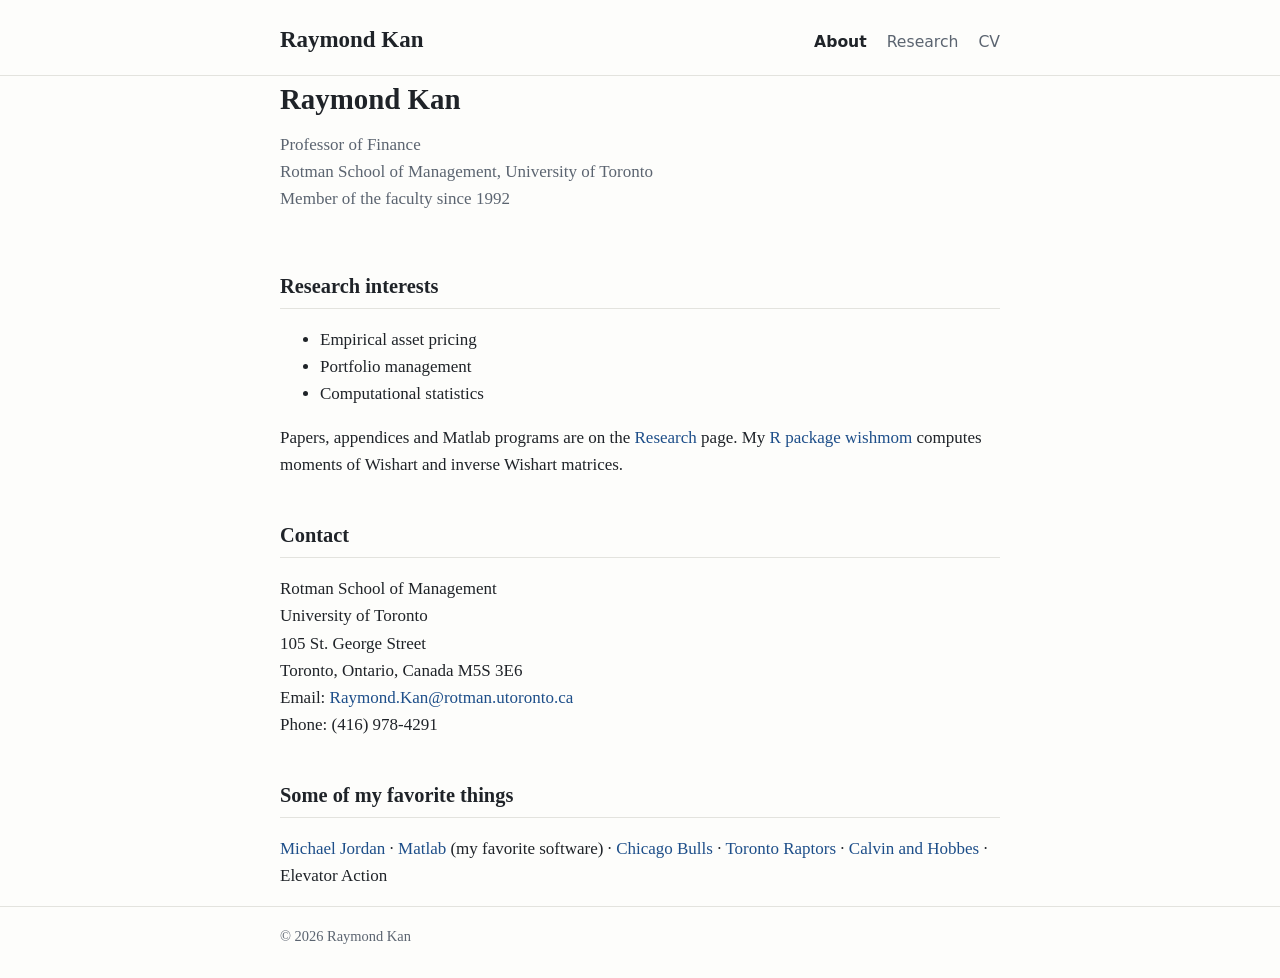
==== index.html @ 2b1a5c1d "Rebuild site from archived Rotman homepage" ====
<!DOCTYPE html>
<html lang="en">
<head>
<meta charset="utf-8">
<meta name="viewport" content="width=device-width, initial-scale=1">
<title>Raymond Kan</title>
<meta name="description" content="Raymond Kan, Professor of Finance, Rotman School of Management, University of Toronto">
<link rel="stylesheet" href="style.css">
</head>
<body>
<header><div class="wrap bar">
  <a class="name" href="index.html">Raymond Kan</a>
  <nav><a class="active" href="index.html">About</a><a href="research.html">Research</a><a href="cv.html">CV</a></nav>
</div></header>
<main class="wrap">
  <div class="intro">
    <img src="images/photo.jpg" alt="Photo of Raymond Kan" onerror="this.style.display='none'">
    <div>
      <h1>Raymond Kan</h1>
      <p class="meta">
        Professor of Finance<br>
        Rotman School of Management, University of Toronto<br>
        Member of the faculty since 1992
      </p>
    </div>
  </div>

  <h2>Research interests</h2>
  <ul>
    <li>Empirical asset pricing</li>
    <li>Portfolio management</li>
    <li>Computational statistics</li>
  </ul>
  <p>Papers, appendices and Matlab programs are on the <a href="research.html">Research</a> page.
  My <a href="https://cran.r-project.org/web/packages/wishmom/index.html">R package wishmom</a> computes
  moments of Wishart and inverse Wishart matrices.</p>

  <h2>Contact</h2>
  <p>
    Rotman School of Management<br>
    University of Toronto<br>
    105 St. George Street<br>
    Toronto, Ontario, Canada M5S 3E6<br>
    Email: <a href="mailto:Raymond.Kan@rotman.utoronto.ca">Raymond.Kan@rotman.utoronto.ca</a><br>
    Phone: (416) 978-4291
  </p>

  <h2>Some of my favorite things</h2>
  <p><a href="https://en.wikipedia.org/wiki/Michael_Jordan">Michael Jordan</a> &middot;
  <a href="https://www.mathworks.com/">Matlab</a> (my favorite software) &middot;
  <a href="https://www.nba.com/bulls/">Chicago Bulls</a> &middot;
  <a href="https://www.nba.com/raptors/">Toronto Raptors</a> &middot;
  <a href="https://www.gocomics.com/calvinandhobbes/">Calvin and Hobbes</a> &middot;
  Elevator Action</p>
</main>
<footer><div class="wrap">&copy; <span id="y"></span> Raymond Kan</div></footer>
<script>document.getElementById("y").textContent=new Date().getFullYear()</script>
</body>
</html>
---- style.css ----
:root{--bg:#fdfdfb;--fg:#1f2328;--muted:#5b6470;--line:#e3e3de;--accent:#1d4e89;--card:#fff}
@media (prefers-color-scheme:dark){:root{--bg:#15171a;--fg:#e6e6e3;--muted:#9aa3ad;--line:#2c3036;--accent:#8cb4e8;--card:#1b1e22}}
*{box-sizing:border-box}
html{font-size:17px}
body{margin:0;background:var(--bg);color:var(--fg);font-family:Georgia,"Times New Roman",serif;line-height:1.6}
a{color:var(--accent);text-decoration:none}a:hover{text-decoration:underline}
header{border-bottom:1px solid var(--line)}
.wrap{max-width:760px;margin:0 auto;padding:0 20px}
.bar{display:flex;flex-wrap:wrap;align-items:baseline;justify-content:space-between;gap:8px 24px;padding:22px 20px 16px}
.name{font-size:1.35rem;font-weight:bold;color:var(--fg)}
nav a{margin-left:20px;font-family:system-ui,-apple-system,"Segoe UI",sans-serif;font-size:.92rem;color:var(--muted)}
nav a:first-child{margin-left:0}
nav a.active{color:var(--fg);font-weight:600}
main{padding:36px 0 48px}
h1{font-size:1.7rem;margin:0 0 .3em}
h2{font-size:1.2rem;margin:2em 0 .6em;padding-bottom:.25em;border-bottom:1px solid var(--line)}
.intro{display:flex;gap:28px;align-items:flex-start}
.intro img{width:150px;height:180px;object-fit:cover;border-radius:4px;border:1px solid var(--line);background:var(--card)}
.meta{color:var(--muted);margin:0 0 1em}
.paper{margin:0 0 1.4em}
.paper .title{font-weight:bold}
.paper .info{color:var(--muted);font-size:.93rem}
.paper .links a{font-family:system-ui,sans-serif;font-size:.82rem;margin-right:12px}
details{display:inline}
details summary{cursor:pointer;display:inline;font-family:system-ui,sans-serif;font-size:.82rem;color:var(--accent)}
details p{font-size:.93rem;margin:.5em 0 0}
footer{border-top:1px solid var(--line);color:var(--muted);font-size:.85rem;padding:18px 0 30px}
@media (max-width:560px){.intro{flex-direction:column}nav a{margin-left:14px}}
table.cv{border-collapse:collapse;width:100%}
table.cv td{vertical-align:top;padding:3px 0}
table.cv td:first-child{white-space:nowrap;color:var(--muted);padding-right:22px;width:1%}
.paper .links a{margin-right:14px}
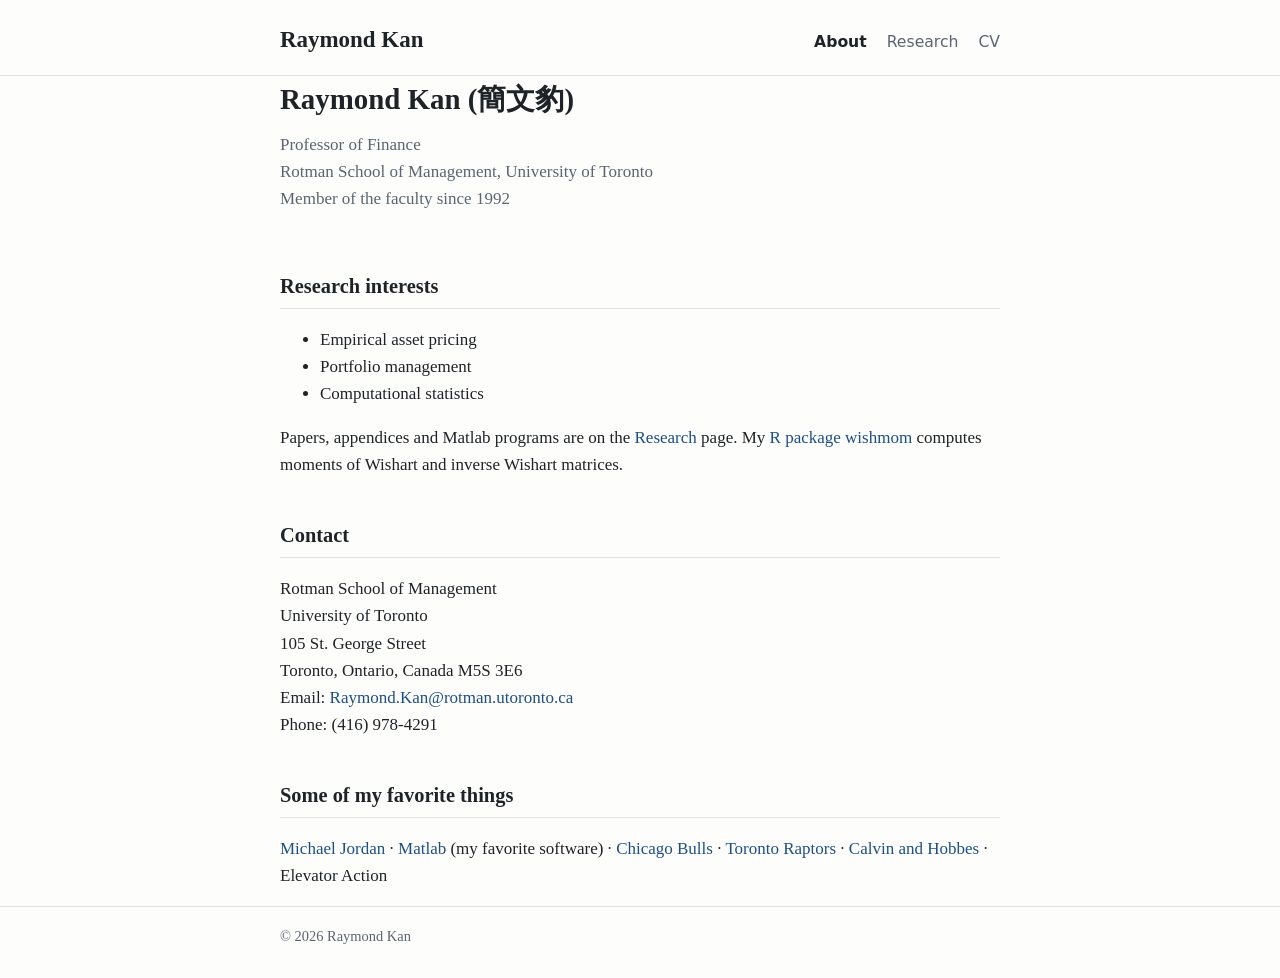
==== commit f7b39ae7: "Add Chinese name to About heading; update README address" ====
--- a/index.html
+++ b/index.html
@@ -16,7 +16,7 @@
   <div class="intro">
     <img src="images/photo.jpg" alt="Photo of Raymond Kan" onerror="this.style.display='none'">
     <div>
-      <h1>Raymond Kan</h1>
+      <h1>Raymond Kan <span lang="zh-Hant">(簡文豹)</span></h1>
       <p class="meta">
         Professor of Finance<br>
         Rotman School of Management, University of Toronto<br>
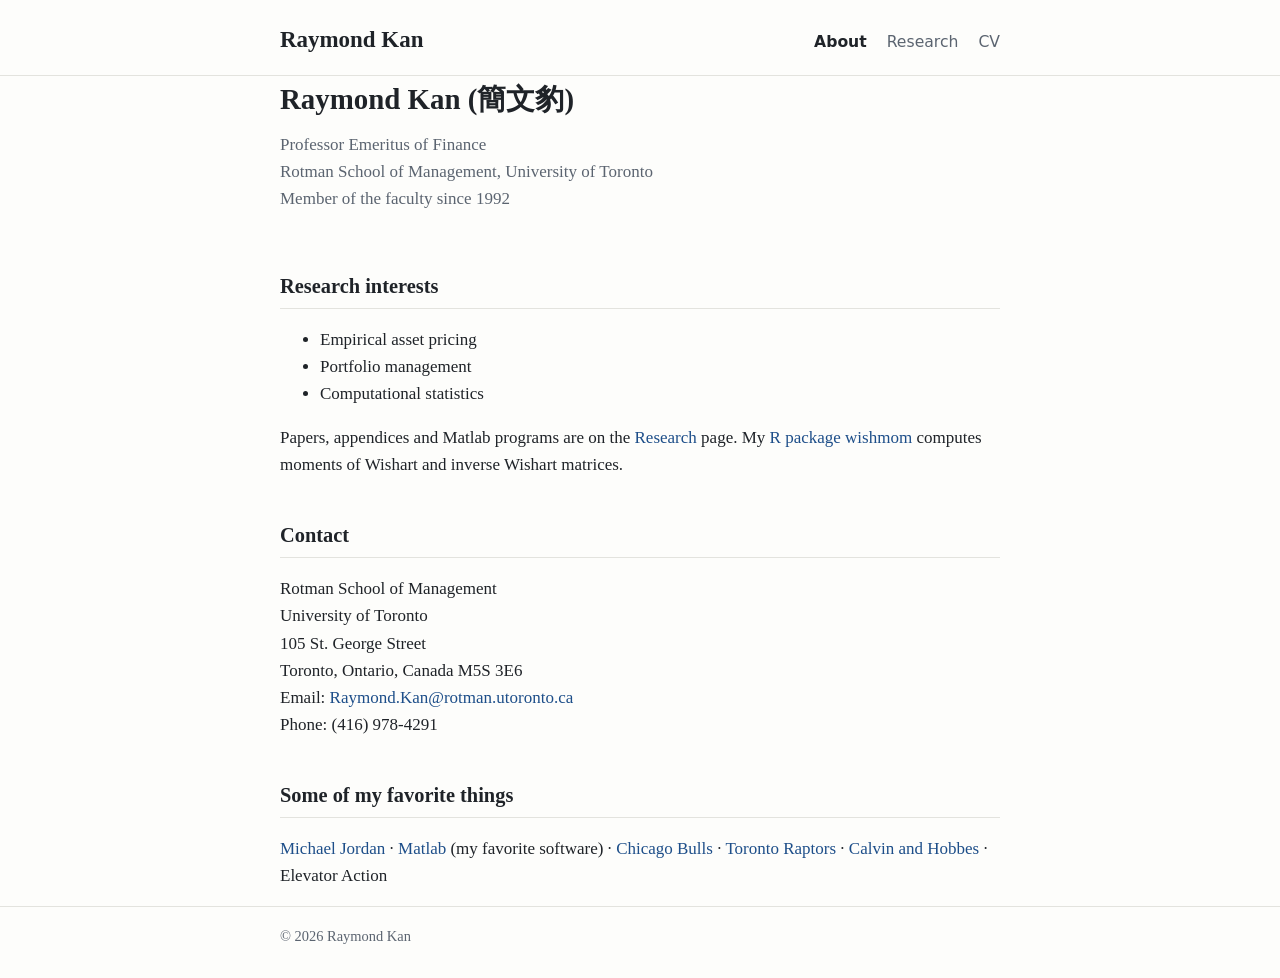
==== commit 0ec3f723: "Professor Emeritus; add 2025 positions to CV" ====
--- a/index.html
+++ b/index.html
@@ -4,7 +4,7 @@
 <meta charset="utf-8">
 <meta name="viewport" content="width=device-width, initial-scale=1">
 <title>Raymond Kan</title>
-<meta name="description" content="Raymond Kan, Professor of Finance, Rotman School of Management, University of Toronto">
+<meta name="description" content="Raymond Kan, Professor Emeritus of Finance, Rotman School of Management, University of Toronto">
 <link rel="stylesheet" href="style.css">
 </head>
 <body>
@@ -18,7 +18,7 @@
     <div>
       <h1>Raymond Kan <span lang="zh-Hant">(簡文豹)</span></h1>
       <p class="meta">
-        Professor of Finance<br>
+        Professor Emeritus of Finance<br>
         Rotman School of Management, University of Toronto<br>
         Member of the faculty since 1992
       </p>
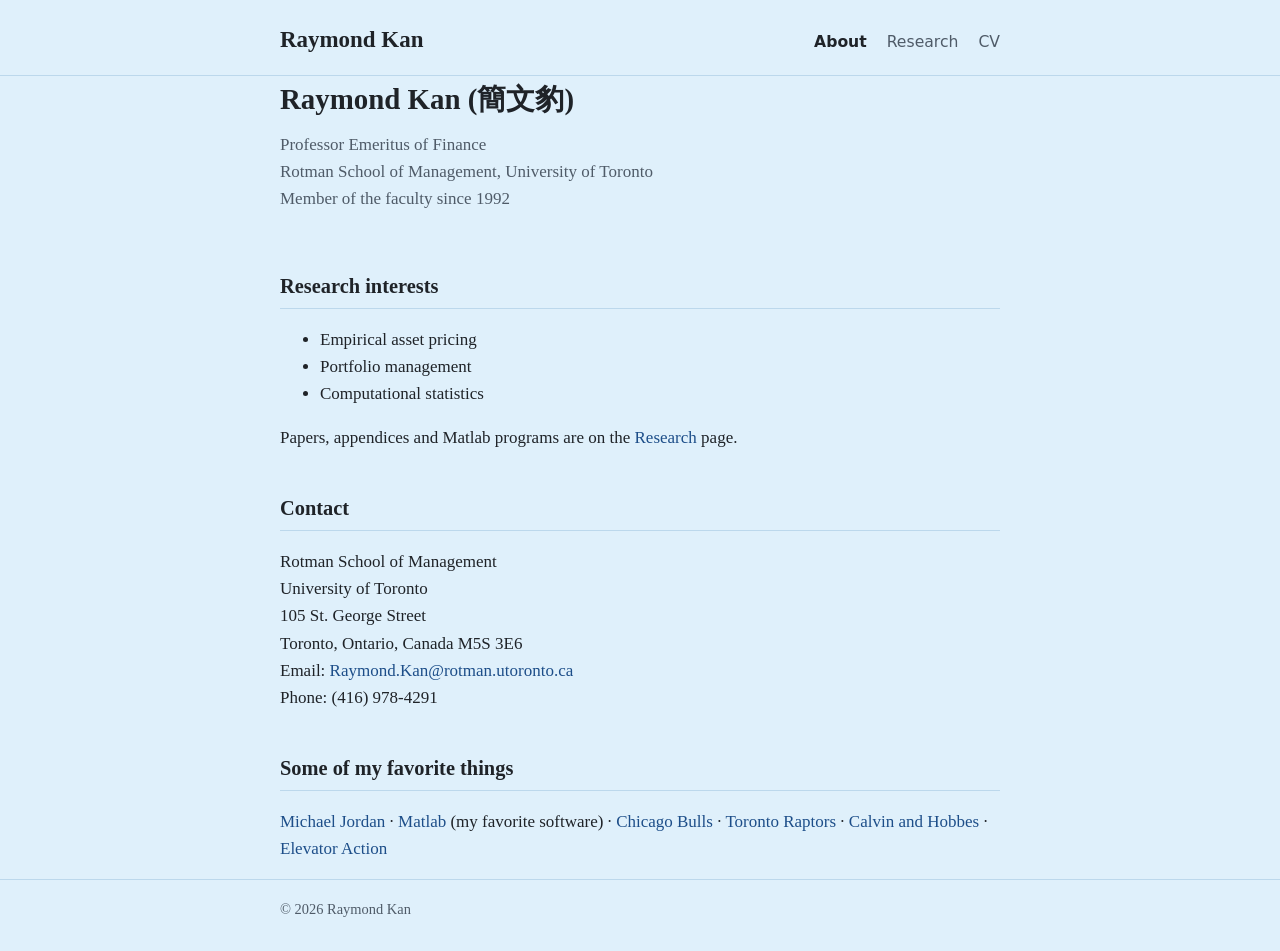
==== commit 958f7a3f: "Restore Elevator Action link; R package link only on Research page" ====
--- a/index.html
+++ b/index.html
@@ -31,9 +31,7 @@
     <li>Portfolio management</li>
     <li>Computational statistics</li>
   </ul>
-  <p>Papers, appendices and Matlab programs are on the <a href="research.html">Research</a> page.
-  My <a href="https://cran.r-project.org/web/packages/wishmom/index.html">R package wishmom</a> computes
-  moments of Wishart and inverse Wishart matrices.</p>
+  <p>Papers, appendices and Matlab programs are on the <a href="research.html">Research</a> page.</p>
 
   <h2>Contact</h2>
   <p>
@@ -51,7 +49,7 @@
   <a href="https://www.nba.com/bulls/">Chicago Bulls</a> &middot;
   <a href="https://www.nba.com/raptors/">Toronto Raptors</a> &middot;
   <a href="https://www.gocomics.com/calvinandhobbes/">Calvin and Hobbes</a> &middot;
-  Elevator Action</p>
+  <a href="http://replay.marpirc.net/index.cgi?mode=search&amp;short=^elevato&amp;score=with">Elevator Action</a></p>
 </main>
 <footer><div class="wrap">&copy; <span id="y"></span> Raymond Kan</div></footer>
 <script>document.getElementById("y").textContent=new Date().getFullYear()</script>
--- a/style.css
+++ b/style.css
@@ -1,5 +1,5 @@
-:root{--bg:#fdfdfb;--fg:#1f2328;--muted:#5b6470;--line:#e3e3de;--accent:#1d4e89;--card:#fff}
-@media (prefers-color-scheme:dark){:root{--bg:#15171a;--fg:#e6e6e3;--muted:#9aa3ad;--line:#2c3036;--accent:#8cb4e8;--card:#1b1e22}}
+:root{--bg:#dff0fb;--fg:#1f2328;--muted:#4f5b68;--line:#bcd8ec;--accent:#1d4e89;--card:#fff}
+@media (prefers-color-scheme:dark){:root{--bg:#0f1c2b;--fg:#e6e6e3;--muted:#a3afbd;--line:#243649;--accent:#8cb4e8;--card:#1b1e22}}
 *{box-sizing:border-box}
 html{font-size:17px}
 body{margin:0;background:var(--bg);color:var(--fg);font-family:Georgia,"Times New Roman",serif;line-height:1.6}
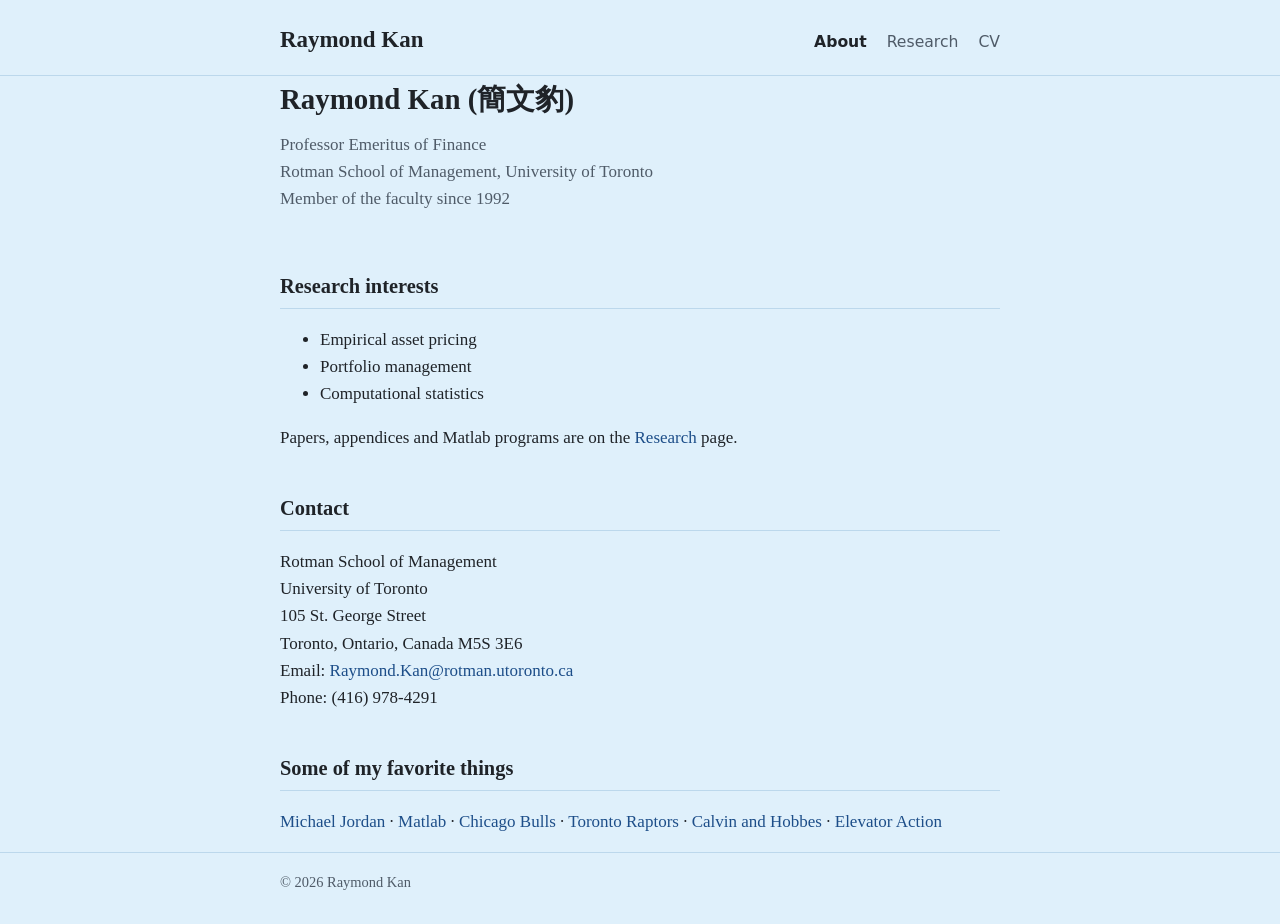
==== commit 6dc6a530: "Remove "(my favorite software)"" ====
--- a/index.html
+++ b/index.html
@@ -45,11 +45,11 @@
 
   <h2>Some of my favorite things</h2>
   <p><a href="https://en.wikipedia.org/wiki/Michael_Jordan">Michael Jordan</a> &middot;
-  <a href="https://www.mathworks.com/">Matlab</a> (my favorite software) &middot;
+  <a href="https://www.mathworks.com/">Matlab</a> &middot;
   <a href="https://www.nba.com/bulls/">Chicago Bulls</a> &middot;
   <a href="https://www.nba.com/raptors/">Toronto Raptors</a> &middot;
   <a href="https://www.gocomics.com/calvinandhobbes/">Calvin and Hobbes</a> &middot;
-  <a href="http://replay.marpirc.net/index.cgi?mode=search&amp;short=^elevato&amp;score=with">Elevator Action</a></p>
+  <a href="http://replay.marpirc.net/index.cgi?mode=search&amp;short=^elevato&amp;score=with&amp;per_game=4">Elevator Action</a></p>
 </main>
 <footer><div class="wrap">&copy; <span id="y"></span> Raymond Kan</div></footer>
 <script>document.getElementById("y").textContent=new Date().getFullYear()</script>
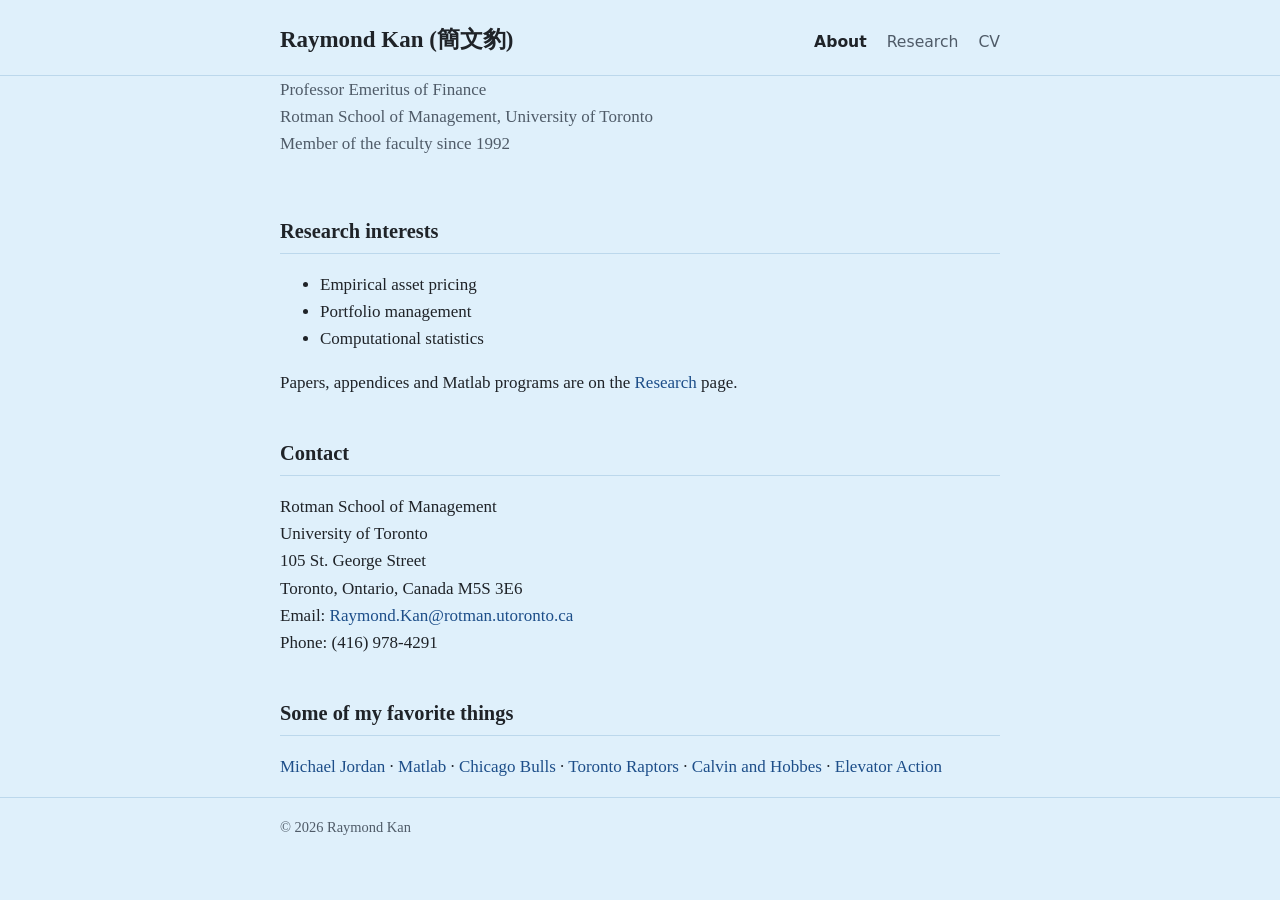
==== commit cdb36da0: "Chinese name in header, remove About h1, sticky header" ====
--- a/index.html
+++ b/index.html
@@ -9,14 +9,13 @@
 </head>
 <body>
 <header><div class="wrap bar">
-  <a class="name" href="index.html">Raymond Kan</a>
+  <a class="name" href="index.html">Raymond Kan <span lang="zh-Hant">(簡文豹)</span></a>
   <nav><a class="active" href="index.html">About</a><a href="research.html">Research</a><a href="cv.html">CV</a></nav>
 </div></header>
 <main class="wrap">
   <div class="intro">
     <img src="images/photo.jpg" alt="Photo of Raymond Kan" onerror="this.style.display='none'">
     <div>
-      <h1>Raymond Kan <span lang="zh-Hant">(簡文豹)</span></h1>
       <p class="meta">
         Professor Emeritus of Finance<br>
         Rotman School of Management, University of Toronto<br>
--- a/style.css
+++ b/style.css
@@ -4,7 +4,8 @@
 html{font-size:17px}
 body{margin:0;background:var(--bg);color:var(--fg);font-family:Georgia,"Times New Roman",serif;line-height:1.6}
 a{color:var(--accent);text-decoration:none}a:hover{text-decoration:underline}
-header{border-bottom:1px solid var(--line)}
+header{border-bottom:1px solid var(--line);position:sticky;top:0;z-index:10;background:var(--bg)}
+html{scroll-padding-top:90px}
 .wrap{max-width:760px;margin:0 auto;padding:0 20px}
 .bar{display:flex;flex-wrap:wrap;align-items:baseline;justify-content:space-between;gap:8px 24px;padding:22px 20px 16px}
 .name{font-size:1.35rem;font-weight:bold;color:var(--fg)}
